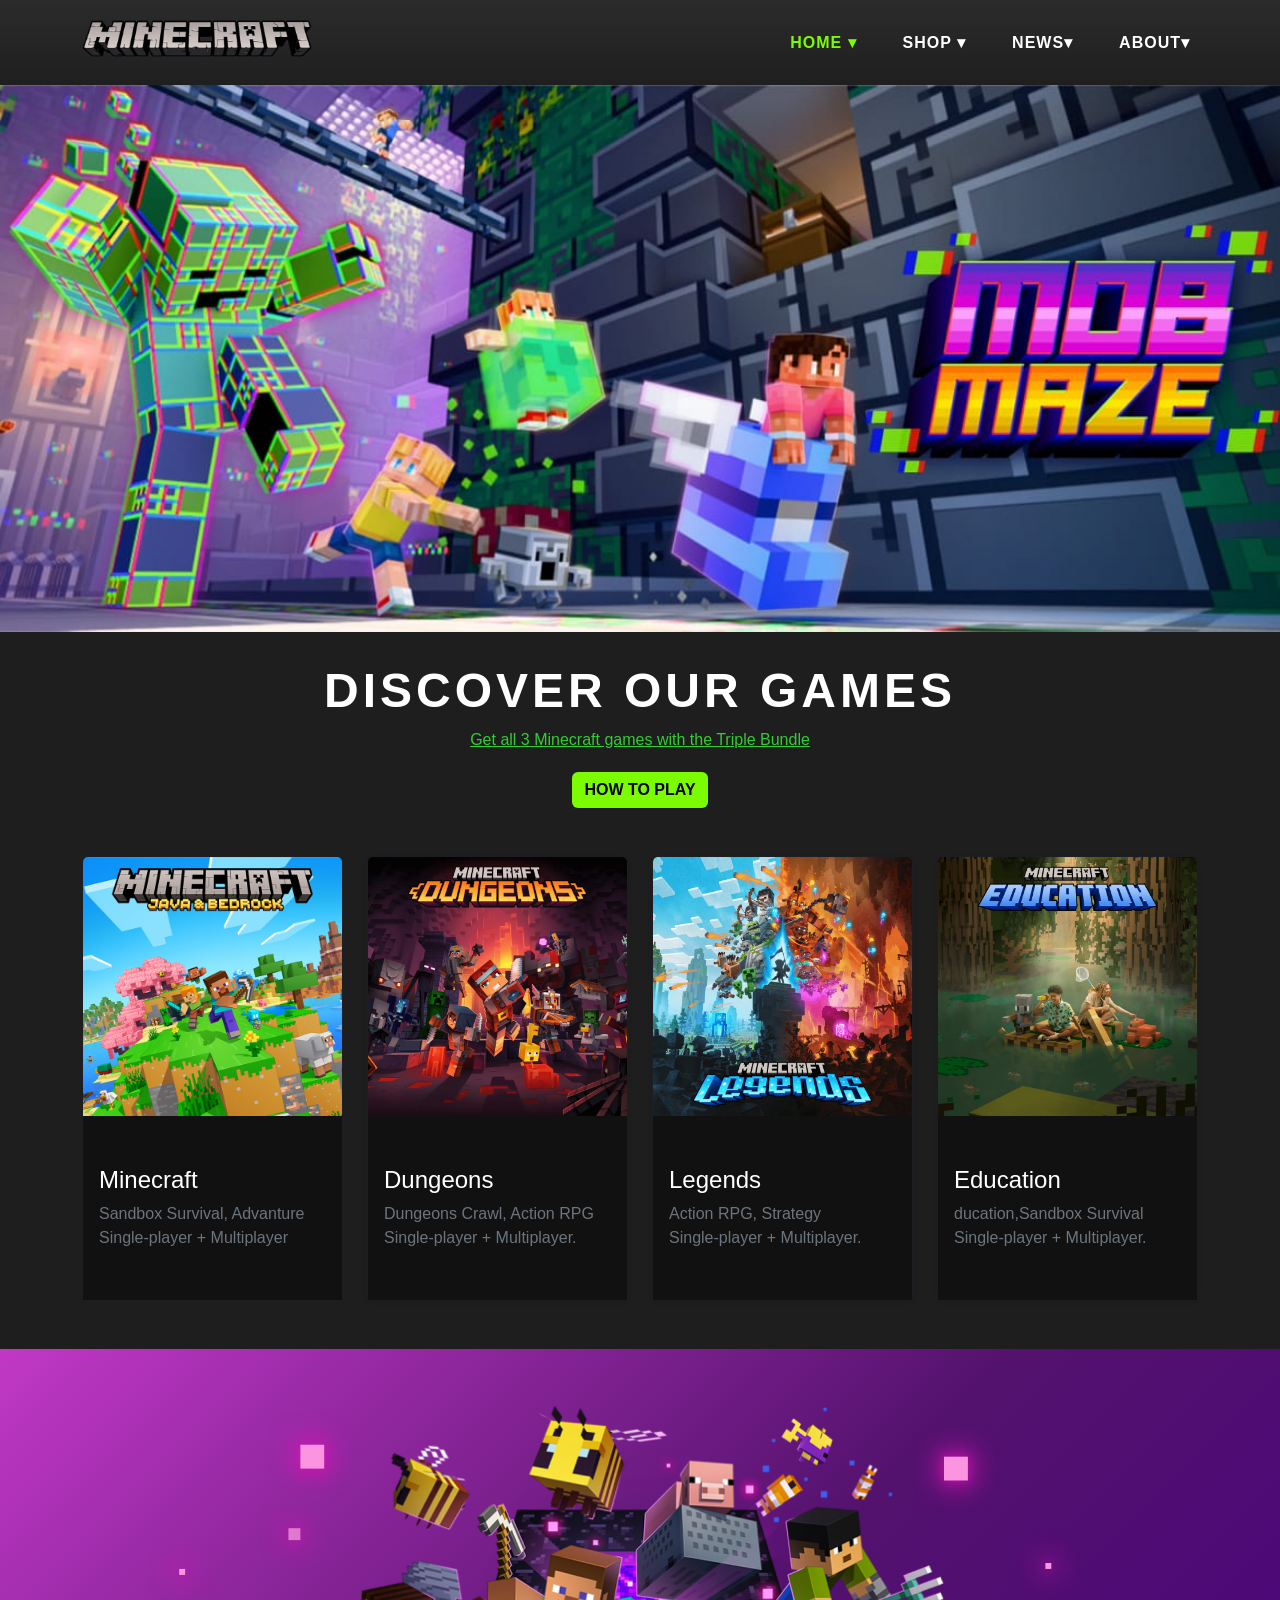
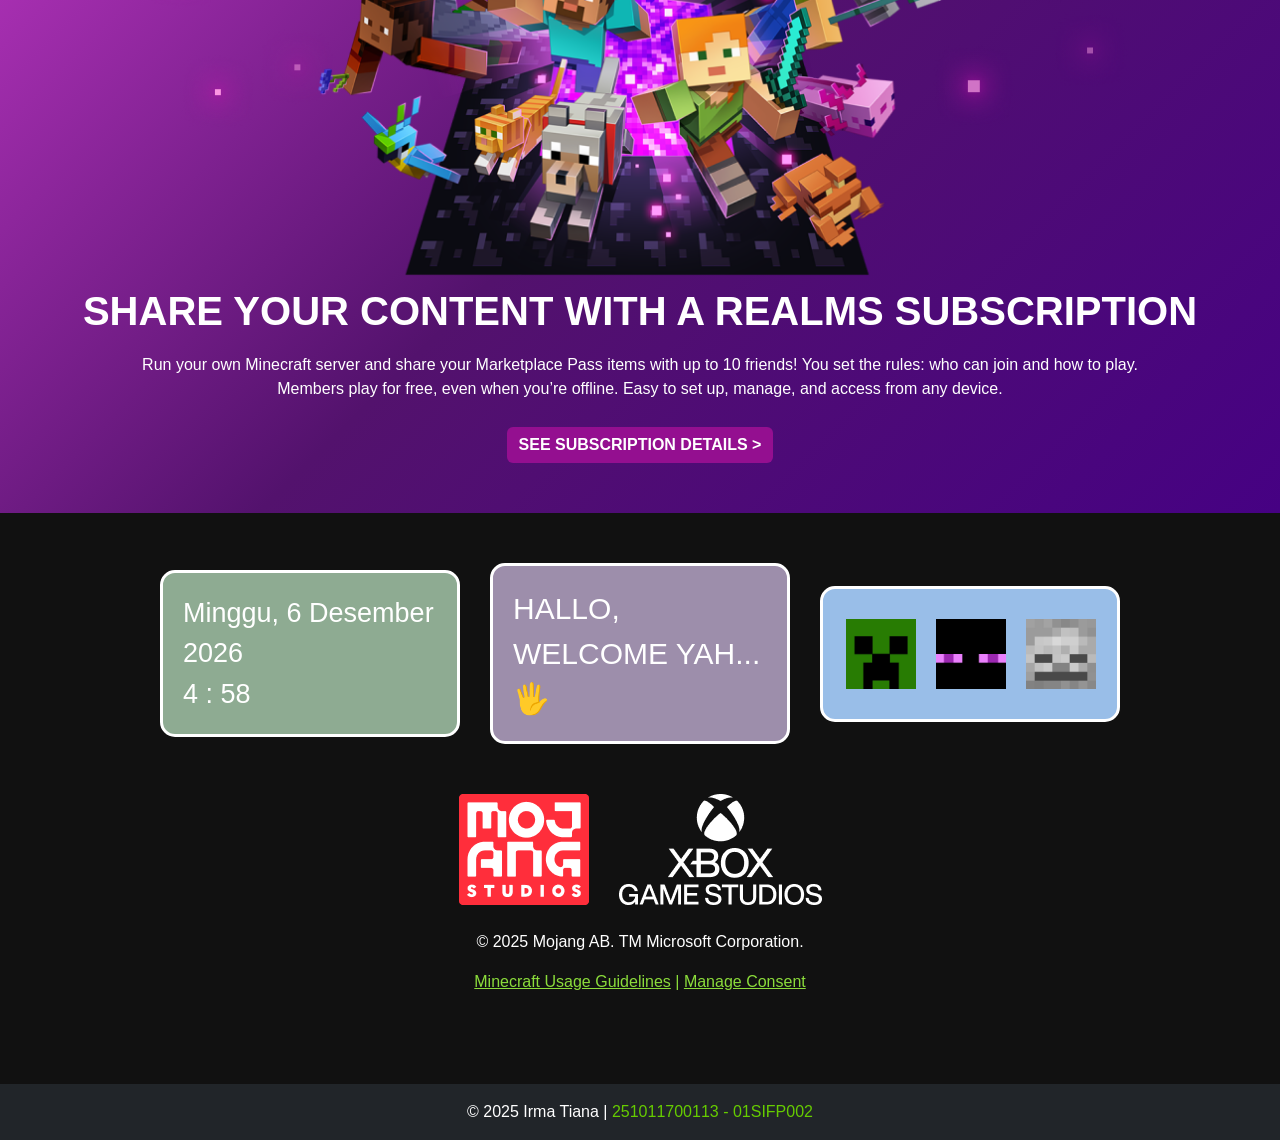
==== index.html @ bd642169 "Add files via upload" ====
<!DOCTYPE html>
<html lang="id">
<head>
    <meta charset="UTF-8">
    <meta name="viewport" content="width=device-width, initial-scale=1">
    <title>Website Sederhana Bootstrap</title>
    <link rel="stylesheet" href="bar.css">
    <link href="https://cdn.jsdelivr.net/npm/bootstrap@5.3.3/dist/css/bootstrap.min.css" rel="stylesheet">
    <style>
        body {
            background-color: #1e1e1e;
            font-family: ystem-ui, -apple-system, BlinkMacSystemFont, 'Segoe UI', Roboto, Oxygen, Ubuntu, Cantarell, 'Open Sans', 'Helvetica Neue', sans-serif;
        }
        .navbar-nav .nav-link.active {
            color: #7CFC00;
        }
        .villager {
            width: 100%;   
            position: relative;
            overflow: hidden;
        }
        .villager2 {
            width: 100%;   
            position: relative;
            overflow: hidden;
            background: linear-gradient(135deg, #c138c6, #53126d, #460183);
            color: #ffffff;
            padding: 50px;
        }

        .villager img {
            width: 100%;
            object-fit: cover;  
        }
        .villager2 img {
            width: 101%;
            object-fit: cover;
            text-align: center;  
        }
            
        .villager-content h1 {
            font-family: 'Minecraft', sans-serif;
            font-size: 48px;
            letter-spacing: 4px;
            padding-top: 30px;
            text-transform: uppercase;
        }
        .villager-content .btn {
            margin-top: 20px;
            font-family: Arial, Helvetica, sans-serif;
        }
        .btn-minecraft {
            background-color: #7CFC00;
            color: #000;
            border: none;
            font-weight: bold;
        }
        .btn-minecraft:hover {
            background-color: #66cc00;
            color: #000;
        }
        .btn2-minecraft {
            background-color: #940f90;
            color: #000;
            border: none;
            font-weight: bold;
            color: #ffffff;
        } 
        .btn2-minecraft:hover {
            background-color: #721276;
            color: #000;
            color: #ffffff;
        }
        .card-text {
            text-decoration: none;
        }

       /* animasi */
        .card-game {
            max-width: 280px;
            margin: auto;
            transition: transform 0.3s;
        }
        .card-game:hover {
            transform: scale(1.03);
        }

        .card-body {
            background: #111;
            color: #ffffff;
            padding-top: 50px;
            padding-bottom: 50px;
        }
    </style>
</head>
<body>

<nav class="navbar navbar-expand-lg navbar-dark">
    <div class="container">
        <a class="navbar-brand" href="#">
            <img src="Bootstarp/minecrat.png" width="230" alt="Minecraft Logo">
        </a>
        <button class="navbar-toggler" type="button" data-bs-toggle="collapse"
            data-bs-target="#menu">
            <span class="navbar-toggler-icon"></span>
        </button>

        <div class="collapse navbar-collapse" id="menu">
            <ul class="navbar-nav ms-auto align-items-center">
                  <li class="nav-item"><a class="nav-link active" href="index.html">HOME ▾</a></li>
                  <li class="nav-item"><a class="nav-link" href="shop.html">SHOP ▾</a></li>
                  <li class="nav-item"><a class="nav-link" href="news.html">NEWS▾</a></li>
                  <li class="nav-item"><a class="nav-link" href="about.html">ABOUT▾</a></li>
              </ul>
        </div>

    </div>
</nav>

<section class="villager">
    <img src="Bootstarp/MobMaze_.Net_1170x500.png" alt="Background">

    <div class="villager-content text-center text-white">
        <h1><b>DISCOVER OUR GAMES</b></h1>
        <a href="getall3.html" style="color: limegreen;">Get all 3 Minecraft games with the Triple Bundle</a><br>
        <a href="games.html" class="btn btn-minecraft"><b>HOW TO PLAY</b></a>
    </div>
</section>

<!--4 minecraft-->
<div class="container my-5">
    <div class="row justify-content-center g-4">
        
        <div class="col-md-4 col-lg-3">
            <div class="card bg-dark card-game">
                <img src="Bootstarp/java.png" class="card-img-top img-card" alt="Java">
                <div class="card-body">
                    <h4 class="card-title text-white">Minecraft</h4>
                    <a href="https://www.minecraft.net/en-us/store/minecraft-java-bedrock-edition-pc?tabs={%22details%22%3A0}"  class="card-text text-secondary">Sandbox Survival, Advanture<br> Single-player + Multiplayer</a>
                </div>
            </div>
        </div>

        <div class="col-md-4 col-lg-3">
            <div class="card bg-dark shadow-sm card-game">
                <img src="Bootstarp/games_MC-Dungeons-.png" class="card-img-top img-card" alt="Dungeons">
                <div class="card-body">
                    <h4 class="card-title text-white">Dungeons</h4>
                    <a href="https://www.minecraft.net/en-us/store/minecraft-dungeons" class="card-text text-secondary">Dungeons Crawl, Action RPG<br> Single-player + Multiplayer.</a>
                </div>
            </div>
        </div>

        <div class="col-md-4 col-lg-3">
            <div class="card bg-dark shadow-sm card-game">
                <img src="Bootstarp/games_MC-Legends-.png" class="card-img-top img-card" alt="Legends">
                <div class="card-body">
                    <h4 class="card-title text-white">Legends</h4>
                    <a href="https://www.minecraft.net/en-us/store/legends-standard-edition" class="card-text text-secondary">Action RPG, Strategy <br> Single-player + Multiplayer.</a>
                </div>
            </div>
        </div>

        <div class="col-md-4 col-lg-3">
            <div class="card bg-dark shadow-sm card-game">
                <img src="Bootstarp/games_MC-Education-.png" class="card-img-top img-card" alt="Education">
                <div class="card-body">
                    <h4 class="card-title text-white">Education</h4>
                    <a href="https://education.minecraft.net/en-us" class="card-text text-secondary">ducation,Sandbox Survival<br> Single-player + Multiplayer.</a>
                </div>
            </div>
        </div>

    </div>
</div>

<section class="villager2">
    <img src="Bootstarp/Marketplace-Pass_Media-Block-Image-0_Realms_1200x480.png" alt="Background">

    <div class="village2r-content text-center text-white">
        <h1 style="padding-top: 10px;"><b>SHARE YOUR CONTENT WITH A REALMS SUBSCRIPTION </b></h1>
        <P style="padding-top: 10px; padding-bottom: 10px;">Run your own Minecraft server and share your Marketplace Pass items with up to 10 friends! You set the rules: who can join and how to play.<br> Members play for free, even when you’re offline. Easy to set up, manage, and access from any device.</P>
        <a href="https://www.minecraft.net/en-us/realms" class="btn btn2-minecraft">SEE SUBSCRIPTION DETAILS > </a>
    </div>
</section>

<!--dark bg java-->
  <div class="card-body">
    <div class="card-script">
        <div class="card-border">
            <script>
                var waktu = new Date();
                var jam = waktu.getHours();
                var menit = waktu.getMinutes();
                var namaHari = new Array("Minggu", "Senin", "Selasa", "Rabu", "Kamis", "Jum'at", "Sabtu");
                var hari = waktu.getDay();
                var namaBulan = new Array("Januari", "Februari", "Maret", "April", "Mei", "Juni", "Juli", "Agustus", "September", "Oktober", "November", "Desember");
                var bulan = waktu.getMonth();
                var tgl = waktu.getDate();
                var tahun = waktu.getFullYear();
                
                document.write(namaHari[hari] + ", " + tgl + " " + namaBulan[bulan] + " " + tahun);
                document.write("<br>");
                document.write(" " + jam + " : " + menit);
        </script>
        </div>

        <div class="card-border2">
            <script>
                if (jam <= 9) {
                    document.write("HALLO, WELCOME YAH...🖐️");
                } else if (jam <= 14) {
                    document.write("AYO BERMAIN MINECRAFT🫡😶‍🌫️");
                } else if (jam <= 18) {
                    document.write("KEMBANGKAN KREATIFITAS🖐️");
                } else {
                    document.write("MARI KITA BEKERJASAMA!!..");
                }

                document.write("<br>");
            </script>
        </div>

        <div class="card-border3">
           <img src="Bootstarp/creeper .jpg" width="70" alt="">
           <img src="Bootstarp/Pixilart - Enderman head.jpg" width="70" alt="">
           <img src="Bootstarp/curiosities  of minecraft, part 1_10_the skeleton and its characteristics Minecraft Blog.jpg" width="70" alt="">
        </div>
    </div>
    <div class="card-mojang">
        <img src="Bootstarp/Mojang2020Logo.png" alt="">
        <img src="Bootstarp/Logo_Xbox_Game_Studio.png" alt="">
    </div>
    <div style="text-align: center; margin-top: 25px;">
        <footer class="footer" style="margin-bottom: 40px;">
            <p class="footer-text">
                © 2025 Mojang AB. TM Microsoft Corporation.
            </p>
            <div class="footer-links">
                <a href="https://www.minecraft.net/en-us/usage-guidelines" style="color: #8bdc3b;">Minecraft Usage Guidelines</a>
                <span style="color: #8bdc3b;">|</span>
                <a href="#" style="color: #8bdc3b;">Manage Consent</a>
            </div>
        </footer>
    </div>
</div>


<footer class="bg-dark text-white text-center p-3">
    © 2025 Irma Tiana | <span style="color: #66cc00;">251011700113 - 01SIFP002 </span>
</footer>
<script src="https://cdn.jsdelivr.net/npm/bootstrap@5.3.3/dist/js/bootstrap.bundle.min.js"></script>
</body>
</html>
---- bar.css ----
/*Bootstrap*/
    .navbar {
        height: 85px;
        background: linear-gradient(#2b2b2b, #1f1f1f);
    }
    .navbar-nav .nav-link {
        color: white;
        font-weight: 700;
        letter-spacing: 1px;
        margin-left: 30px;
    }
    .navbar-nav .nav-link:hover {
        color: #7CFC00; 
    }

    .navbar-nav .nav-link.active {
        color: #7CFC00;
    }

/*Java*/
        .card-mojang {
            margin-top: 50px;
            display: flex; 
            justify-content: center;
            align-items: center;      
            gap: 30px;
            width: 100%;
        }
        .card-script {
            display: flex; 
            justify-content: center;
            align-items: center;      
            gap: 30px;
            width: 100%;
        }
        .card-border {
            background-color: rgb(142, 171, 146);
            width: 300px;
            padding: 20px;
            border-radius: 15px;
            border: 3px solid rgb(255, 255, 255);
            font-size: 27px;
        }
        .card-border2 {
            background-color: rgb(157, 142, 171);
            width: 300px;
            padding: 20px;
            border-radius: 15px;
            border: 3px solid rgb(255, 255, 255);
            font-size: 30px;
        }
        .card-border3 {
            background-color: rgb(153, 190, 232);
            width: 300px;
            padding: 30px;
            border-radius: 15px;
            border: 3px solid rgb(255, 255, 255);
            padding-left: 23px;
            font-size: 20px;
            display: flex;
            gap: 20px;
        }
    
 /* next */
        .card-next a {
            display: inline-block;
            padding-left: 30px;
            padding-bottom: 60px; 
            color: #ffd000;
            text-decoration: none;
            font-weight: 800;
            letter-spacing: 1px;
        }

        .card-next a:hover {
            text-decoration: underline;
            color: #afb560;
        }
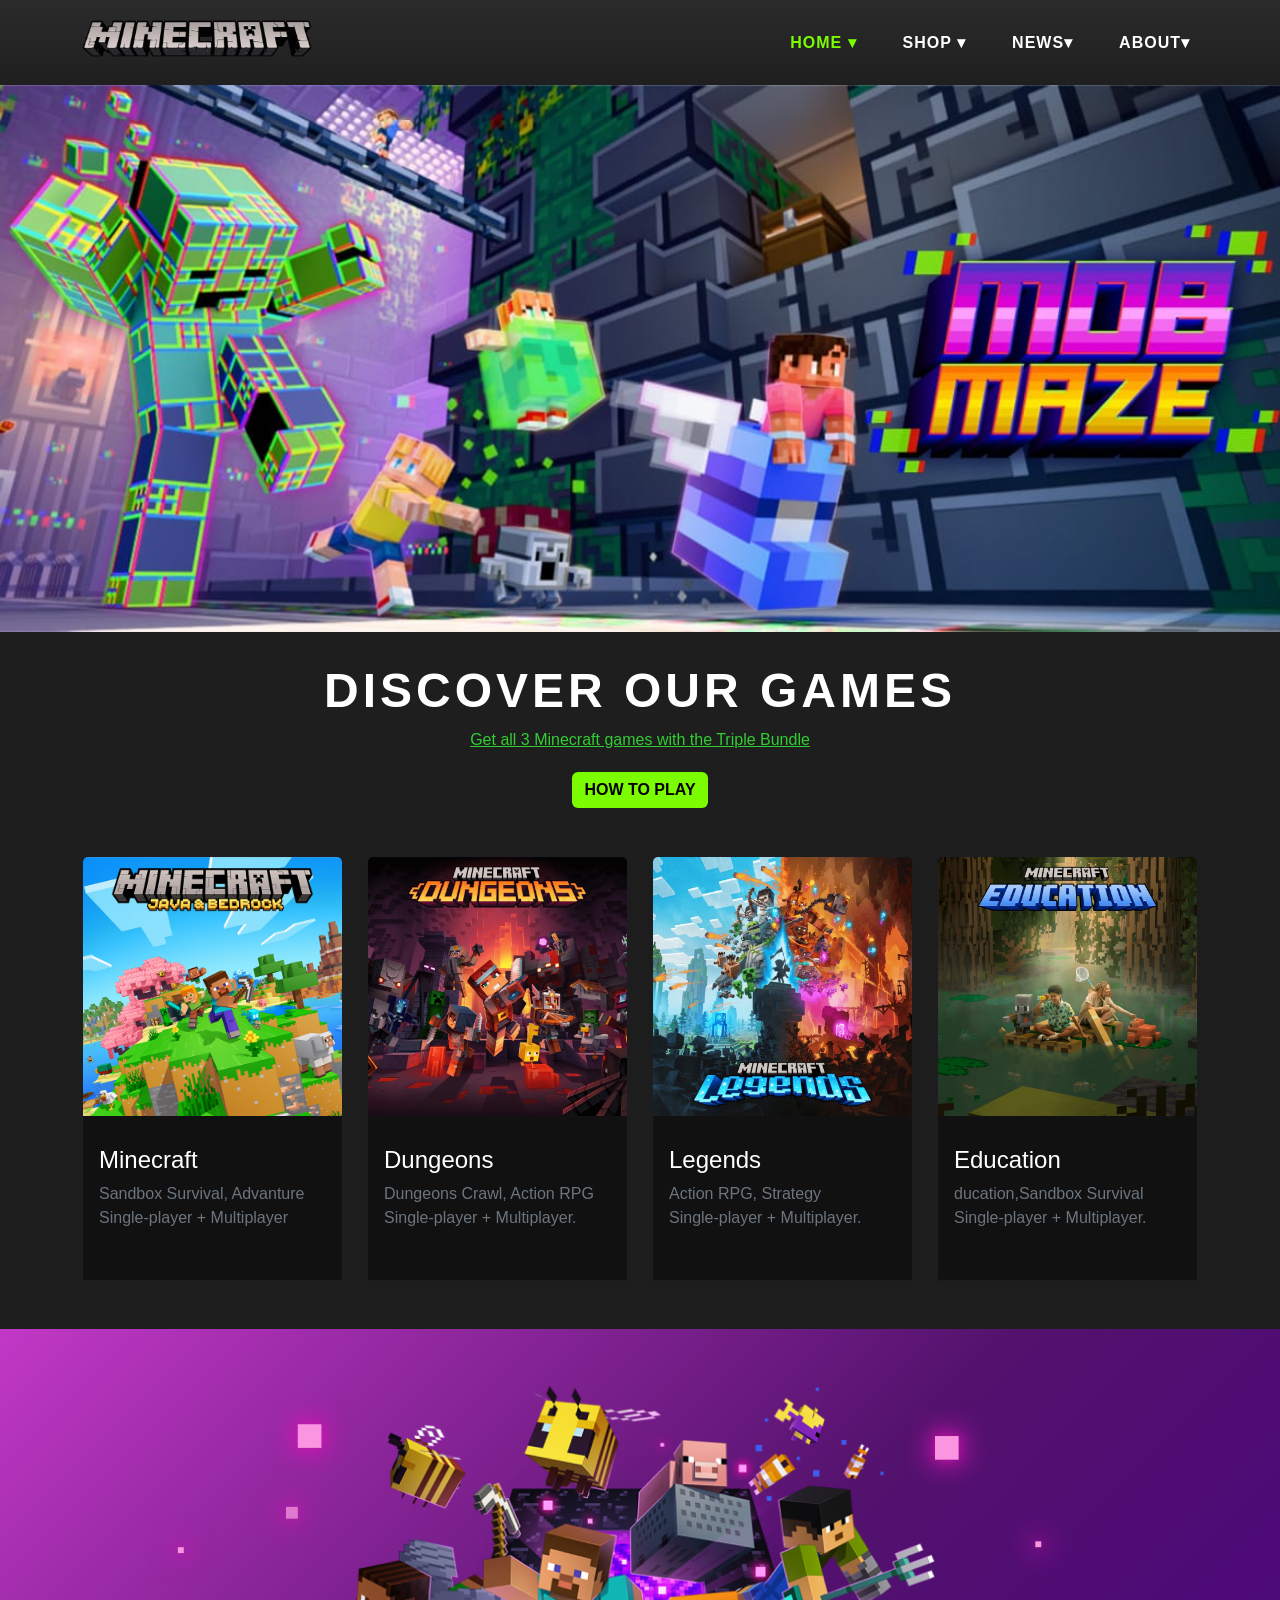
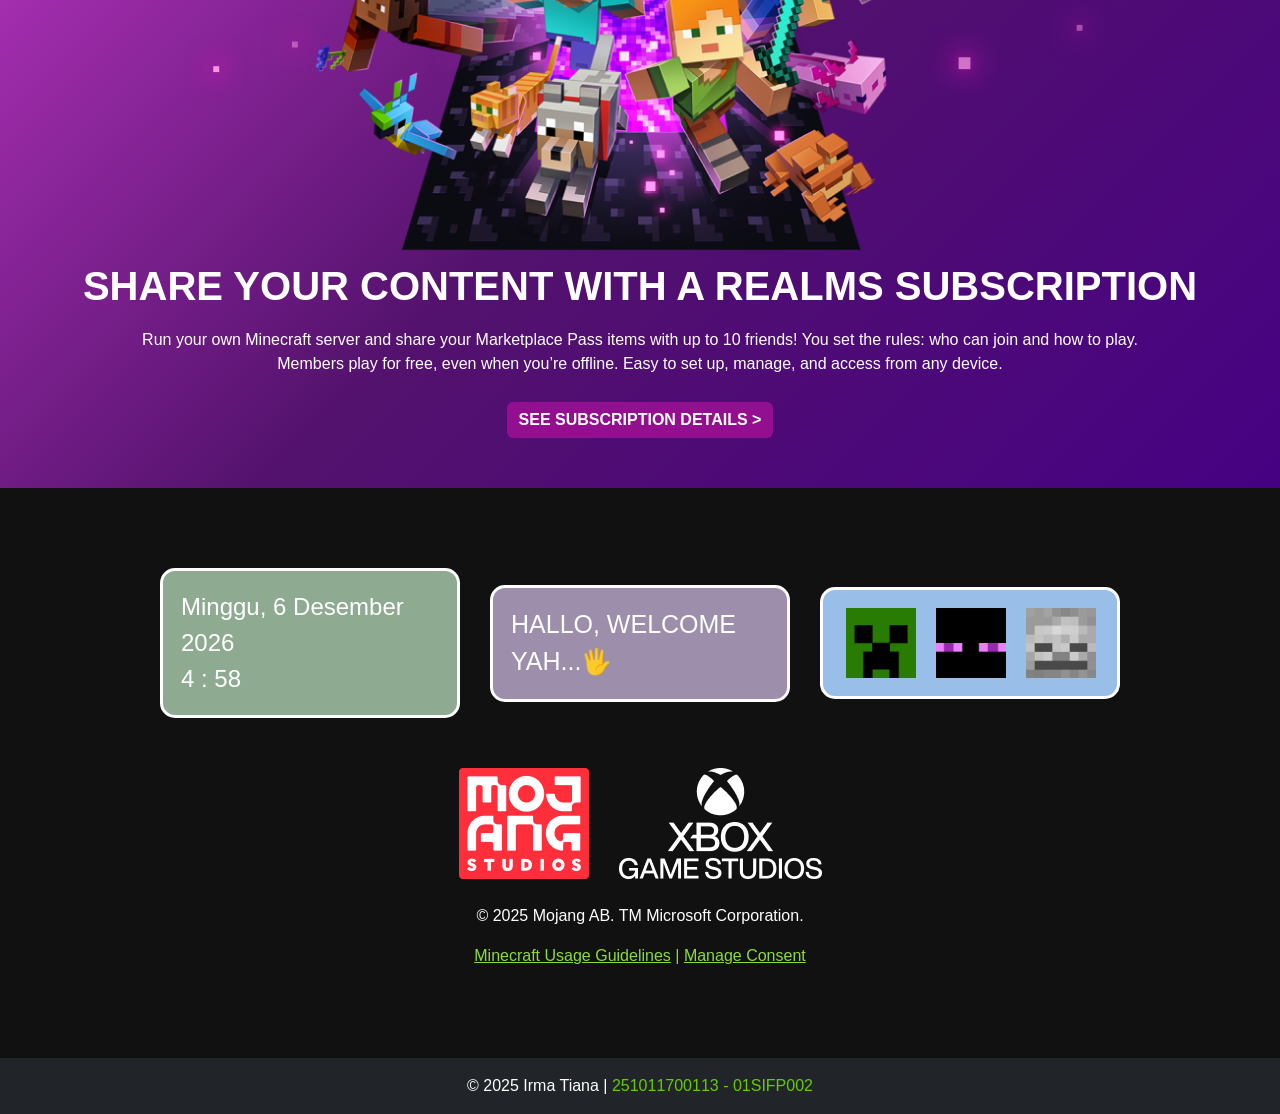
==== commit 441e7d5f: "Add files via upload" ====
--- a/index.html
+++ b/index.html
@@ -2,7 +2,7 @@
 <html lang="id">
 <head>
     <meta charset="UTF-8">
-    <meta name="viewport" content="width=device-width, initial-scale=1">
+    <meta name="viewport" content="width=device-width, initial-scale=1.0">
     <title>Website Sederhana Bootstrap</title>
     <link rel="stylesheet" href="bar.css">
     <link href="https://cdn.jsdelivr.net/npm/bootstrap@5.3.3/dist/css/bootstrap.min.css" rel="stylesheet">
@@ -25,7 +25,7 @@
             overflow: hidden;
             background: linear-gradient(135deg, #c138c6, #53126d, #460183);
             color: #ffffff;
-            padding: 50px;
+            padding: clamp(20px, 5vw, 50px);
         }
 
         .villager img {
@@ -33,14 +33,15 @@
             object-fit: cover;  
         }
         .villager2 img {
-            width: 101%;
-            object-fit: cover;
-            text-align: center;  
-        }
+            width: 100%;
+            max-width: 100%;
+            display: block;
+        }
+
             
         .villager-content h1 {
             font-family: 'Minecraft', sans-serif;
-            font-size: 48px;
+            font-size: clamp(24px, 5vw, 48px);
             letter-spacing: 4px;
             padding-top: 30px;
             text-transform: uppercase;
@@ -88,9 +89,36 @@
         .card-body {
             background: #111;
             color: #ffffff;
-            padding-top: 50px;
+            padding-top: 30px;
             padding-bottom: 50px;
         }
+
+        @media (max-width: 768px) {
+
+        /* Kurangi padding section */
+        .villager2 {
+            padding: 25px;
+            text-align: center;
+        }
+
+        .villager-content h1 {
+            font-size: 28px;
+            letter-spacing: 2px;
+        }
+        .villager-content .btn {
+            width: 100%;
+            max-width: 260px;
+        }
+        .villager img,
+        .villager2 img {
+            width: 100%;
+            height: auto;
+        }
+        .card-game {
+            max-width: 90%;
+        }
+        }
+
     </style>
 </head>
 <body>
--- a/bar.css
+++ b/bar.css
@@ -1,78 +1,71 @@
-/*Bootstrap*/
-    .navbar {
-        height: 85px;
-        background: linear-gradient(#2b2b2b, #1f1f1f);
-    }
-    .navbar-nav .nav-link {
-        color: white;
-        font-weight: 700;
-        letter-spacing: 1px;
-        margin-left: 30px;
-    }
-    .navbar-nav .nav-link:hover {
-        color: #7CFC00; 
-    }
+/* Bootstrap Navbar */
+.navbar {
+    height: 85px;
+    background: linear-gradient(#2b2b2b, #1f1f1f);
+}
 
-    .navbar-nav .nav-link.active {
-        color: #7CFC00;
-    }
+.navbar-nav .nav-link {
+    color: white;
+    font-weight: 700;
+    letter-spacing: 1px;
+    margin-left: 30px;
+}
 
-/*Java*/
-        .card-mojang {
-            margin-top: 50px;
-            display: flex; 
-            justify-content: center;
-            align-items: center;      
-            gap: 30px;
-            width: 100%;
-        }
-        .card-script {
-            display: flex; 
-            justify-content: center;
-            align-items: center;      
-            gap: 30px;
-            width: 100%;
-        }
-        .card-border {
-            background-color: rgb(142, 171, 146);
-            width: 300px;
-            padding: 20px;
-            border-radius: 15px;
-            border: 3px solid rgb(255, 255, 255);
-            font-size: 27px;
-        }
-        .card-border2 {
-            background-color: rgb(157, 142, 171);
-            width: 300px;
-            padding: 20px;
-            border-radius: 15px;
-            border: 3px solid rgb(255, 255, 255);
-            font-size: 30px;
-        }
-        .card-border3 {
-            background-color: rgb(153, 190, 232);
-            width: 300px;
-            padding: 30px;
-            border-radius: 15px;
-            border: 3px solid rgb(255, 255, 255);
-            padding-left: 23px;
-            font-size: 20px;
-            display: flex;
-            gap: 20px;
-        }
-    
- /* next */
-        .card-next a {
-            display: inline-block;
-            padding-left: 30px;
-            padding-bottom: 60px; 
-            color: #ffd000;
-            text-decoration: none;
-            font-weight: 800;
-            letter-spacing: 1px;
-        }
+.navbar-nav .nav-link:hover,
+.navbar-nav .nav-link.active {
+    color: #7CFC00;
+}
 
-        .card-next a:hover {
-            text-decoration: underline;
-            color: #afb560;
-        }+/* JavaScript */
+.card-mojang,
+.card-script {
+    margin-top: 50px;
+    display: flex;
+    justify-content: center;
+    align-items: center;
+    gap: 30px;
+    width: 100%;
+}
+
+/* Card */
+.card-border,
+.card-border2,
+.card-border3 {
+    width: 300px;
+    padding: 18px;
+    border-radius: 15px;
+    border: 3px solid #fff;
+}
+
+.card-border {
+    background-color: rgb(142, 171, 146);
+    font-size: 24px;
+}
+
+.card-border2 {
+    background-color: rgb(157, 142, 171);
+    font-size: 25px;
+}
+
+.card-border3 {
+    background-color: rgb(153, 190, 232);
+    display: flex;
+    gap: 20px;
+    padding-left: 23px;
+}
+
+/* Next Link */
+.card-next a {
+    display: inline-block;
+    padding-left: 60px;
+    padding-bottom: 60px;
+    color: #ffd000;
+    text-decoration: none;
+    font-weight: 800;
+    letter-spacing: 1px;
+}
+
+.card-next a:hover {
+    text-decoration: underline;
+    color: #afb560;
+}
